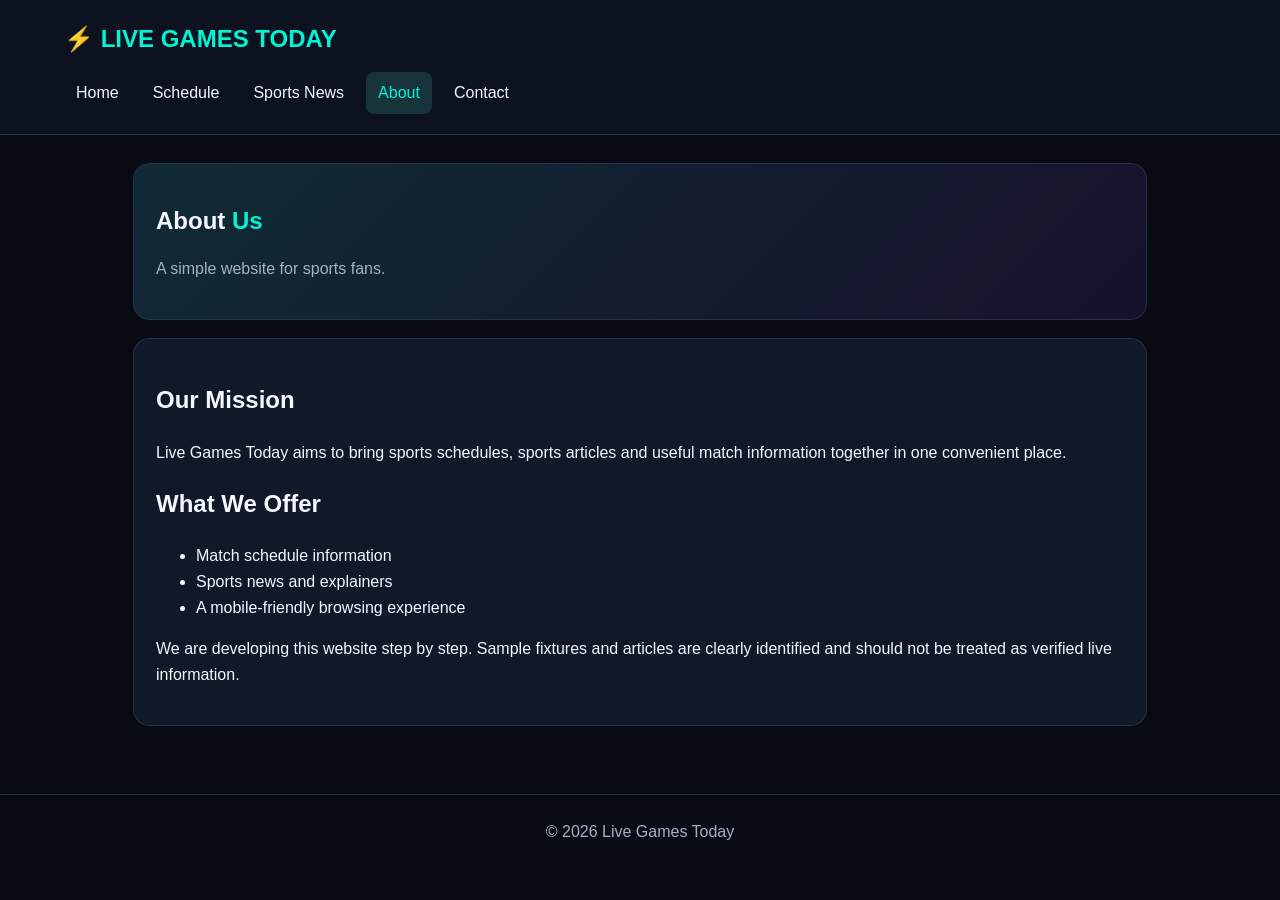
==== about.html @ 6e74e8d4 "Add schedule news about and contact pages" ====
<!DOCTYPE html>
<html lang="en">
<head>
<meta charset="UTF-8">
<meta name="viewport" content="width=device-width, initial-scale=1">
<title>About | Live Games Today</title>
<link rel="stylesheet" href="style.css">
</head>
<body>
<header>
<a class="logo" href="index.html">⚡ LIVE GAMES TODAY</a>
<nav>
<a href="index.html">Home</a>
<a href="schedule.html">Schedule</a>
<a href="news.html">Sports News</a>
<a class="active" href="about.html">About</a>
<a href="contact.html">Contact</a>
</nav>
</header>
<main>
<section class="hero">
<h1>About <span>Us</span></h1>
<p class="muted">A simple website for sports fans.</p>
</section>
<section class="card">
<h2>Our Mission</h2>
<p>Live Games Today aims to bring sports schedules, sports articles and useful match information together in one convenient place.</p>
<h2>What We Offer</h2>
<ul>
<li>Match schedule information</li>
<li>Sports news and explainers</li>
<li>A mobile-friendly browsing experience</li>
</ul>
<p>We are developing this website step by step. Sample fixtures and articles are clearly identified and should not be treated as verified live information.</p>
</section>
</main>
<footer>© 2026 Live Games Today</footer>
</body>
</html>
---- style.css ----
:root {
  --bg: #080b14;
  --panel: #111827;
  --text: #f4f7ff;
  --muted: #a5b0c5;
  --cyan: #00f5d4;
  --purple: #a855f7;
}
* { box-sizing: border-box; }
body {
  margin: 0;
  background: var(--bg);
  color: var(--text);
  font-family: Arial, sans-serif;
  line-height: 1.6;
}
header {
  padding: 20px 5%;
  background: #0c1220;
  border-bottom: 1px solid #263248;
}
.logo {
  color: var(--cyan);
  font-size: 24px;
  font-weight: bold;
  text-decoration: none;
}
nav {
  display: flex;
  flex-wrap: wrap;
  gap: 10px;
  margin-top: 14px;
}
nav a {
  color: var(--text);
  text-decoration: none;
  padding: 8px 12px;
  border-radius: 8px;
}
nav a:hover, nav a.active {
  background: #18343b;
  color: var(--cyan);
}
main {
  max-width: 1050px;
  padding: 28px 18px 50px;
  margin: auto;
  min-height: 65vh;
}
.hero, .card {
  background: var(--panel);
  border: 1px solid #273248;
  border-radius: 16px;
  padding: 22px;
  margin-bottom: 18px;
}
.hero {
  background: linear-gradient(135deg, #102b35, #17112b);
}
h1 { line-height: 1.25; }
h1 span { color: var(--cyan); }
.muted { color: var(--muted); }
.grid {
  display: grid;
  grid-template-columns: repeat(auto-fit, minmax(220px, 1fr));
  gap: 16px;
}
.btn {
  display: inline-block;
  background: var(--cyan);
  color: #071014;
  padding: 10px 15px;
  border-radius: 8px;
  text-decoration: none;
  font-weight: bold;
}
input, textarea {
  width: 100%;
  background: #080e1a;
  color: white;
  border: 1px solid #35425a;
  padding: 12px;
  border-radius: 8px;
  margin: 6px 0 15px;
  font: inherit;
}
label { display: block; }
footer {
  text-align: center;
  padding: 24px 12px;
  color: var(--muted);
  border-top: 1px solid #263248;
}
small { color: var(--muted); }
@media(max-width:480px) {
  .logo { font-size: 21px; }
  nav { gap: 4px; }
  nav a { padding: 7px; font-size: 14px; }
}
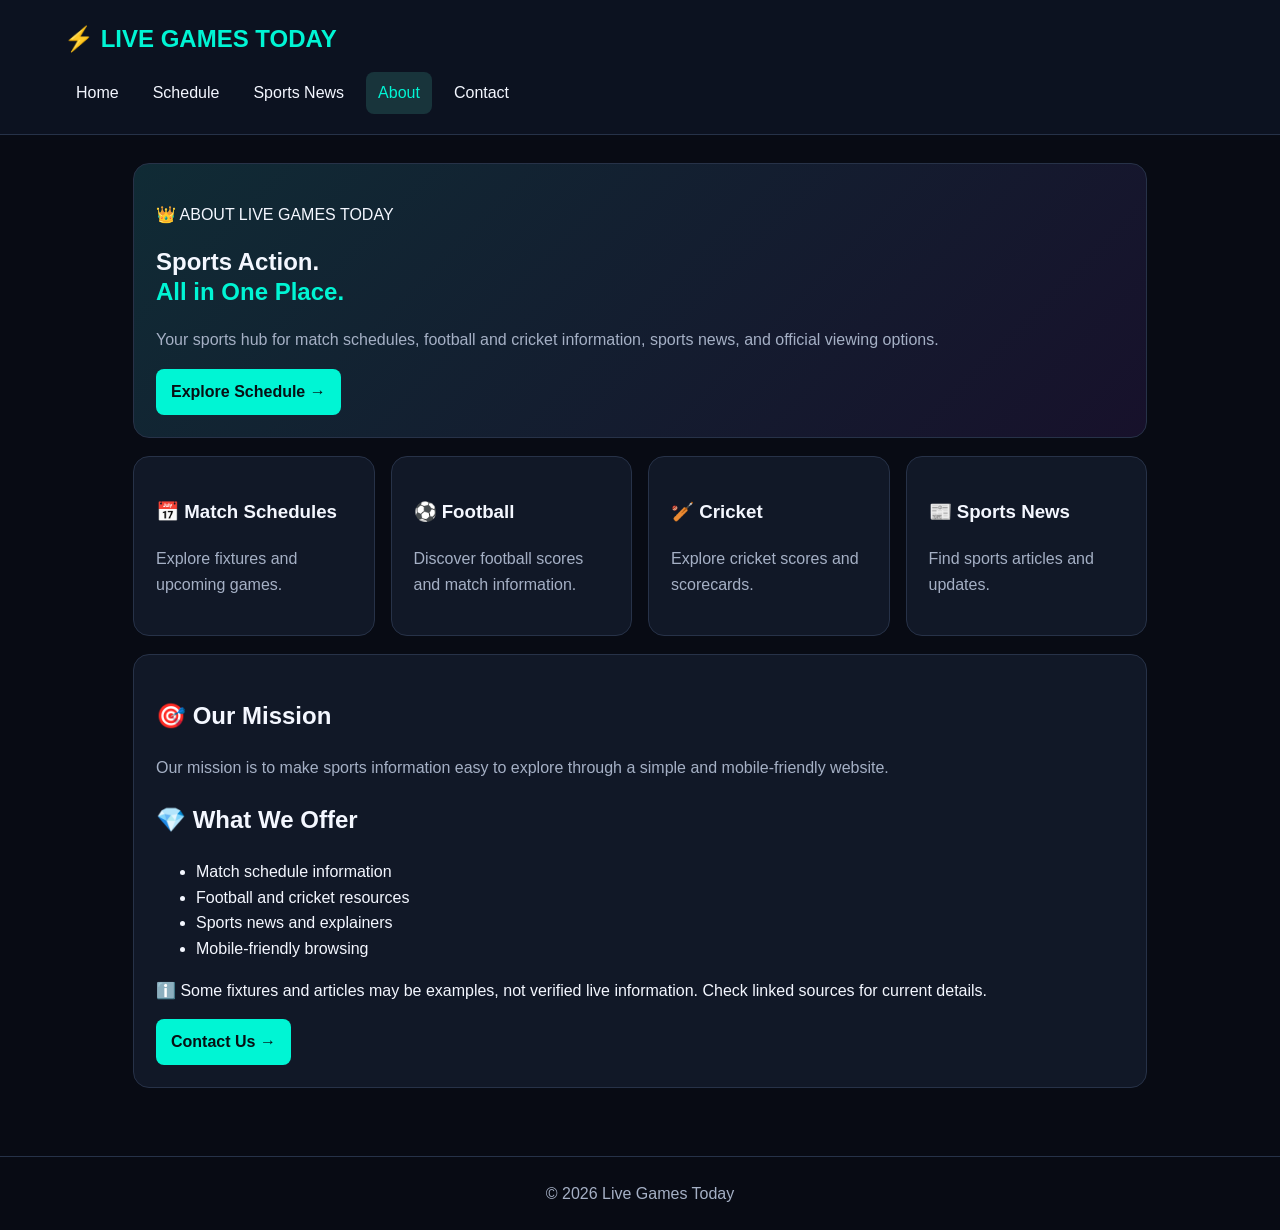
==== commit fcde9840: "Improve About page design and content Updated the About page with a new hero section, sports categor" ====
--- a/about.html
+++ b/about.html
@@ -18,22 +18,62 @@
 </nav>
 </header>
 <main>
-<section class="hero">
-<h1>About <span>Us</span></h1>
-<p class="muted">A simple website for sports fans.</p>
-</section>
-<section class="card">
-<h2>Our Mission</h2>
-<p>Live Games Today aims to bring sports schedules, sports articles and useful match information together in one convenient place.</p>
-<h2>What We Offer</h2>
-<ul>
-<li>Match schedule information</li>
-<li>Sports news and explainers</li>
-<li>A mobile-friendly browsing experience</li>
-</ul>
-<p>We are developing this website step by step. Sample fixtures and articles are clearly identified and should not be treated as verified live information.</p>
-</section>
+  <section class="hero">
+    <p class="eyebrow">👑 ABOUT LIVE GAMES TODAY</p>
+    <h1>Sports Action.<br><span>All in One Place.</span></h1>
+    <p class="muted">
+      Your sports hub for match schedules, football and cricket
+      information, sports news, and official viewing options.
+    </p>
+    <a class="btn" href="schedule.html">Explore Schedule →</a>
+  </section>
+
+  <section class="grid">
+    <div class="card">
+      <h3>📅 Match Schedules</h3>
+      <p class="muted">Explore fixtures and upcoming games.</p>
+    </div>
+
+    <div class="card">
+      <h3>⚽ Football</h3>
+      <p class="muted">Discover football scores and match information.</p>
+    </div>
+
+    <div class="card">
+      <h3>🏏 Cricket</h3>
+      <p class="muted">Explore cricket scores and scorecards.</p>
+    </div>
+
+    <div class="card">
+      <h3>📰 Sports News</h3>
+      <p class="muted">Find sports articles and updates.</p>
+    </div>
+  </section>
+
+  <section class="card">
+    <h2>🎯 Our Mission</h2>
+    <p class="muted">
+      Our mission is to make sports information easy to explore
+      through a simple and mobile-friendly website.
+    </p>
+
+    <h2>💎 What We Offer</h2>
+    <ul>
+      <li>Match schedule information</li>
+      <li>Football and cricket resources</li>
+      <li>Sports news and explainers</li>
+      <li>Mobile-friendly browsing</li>
+    </ul>
+
+    <p class="notice">
+      ℹ️ Some fixtures and articles may be examples, not verified
+      live information. Check linked sources for current details.
+    </p>
+
+    <a class="btn" href="contact.html">Contact Us →</a>
+  </section>
 </main>
+  
 <footer>© 2026 Live Games Today</footer>
 </body>
 </html>
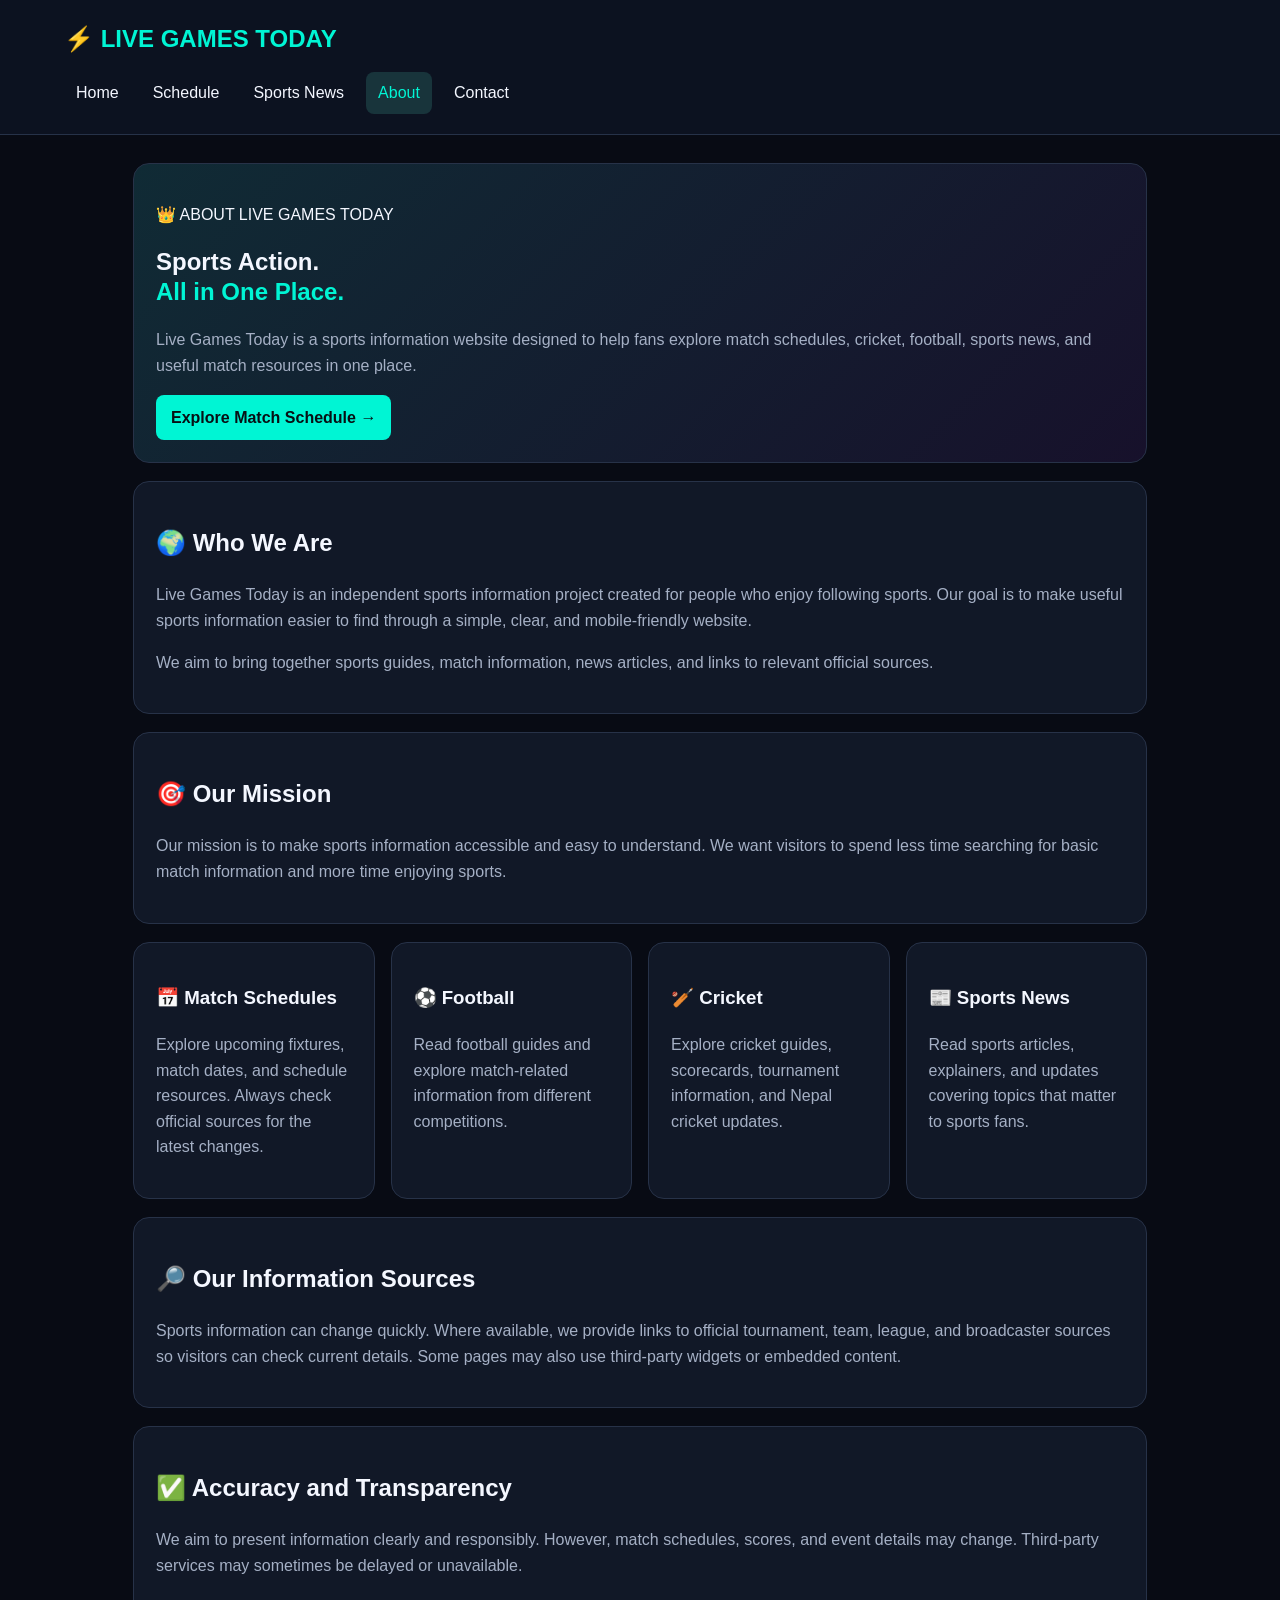
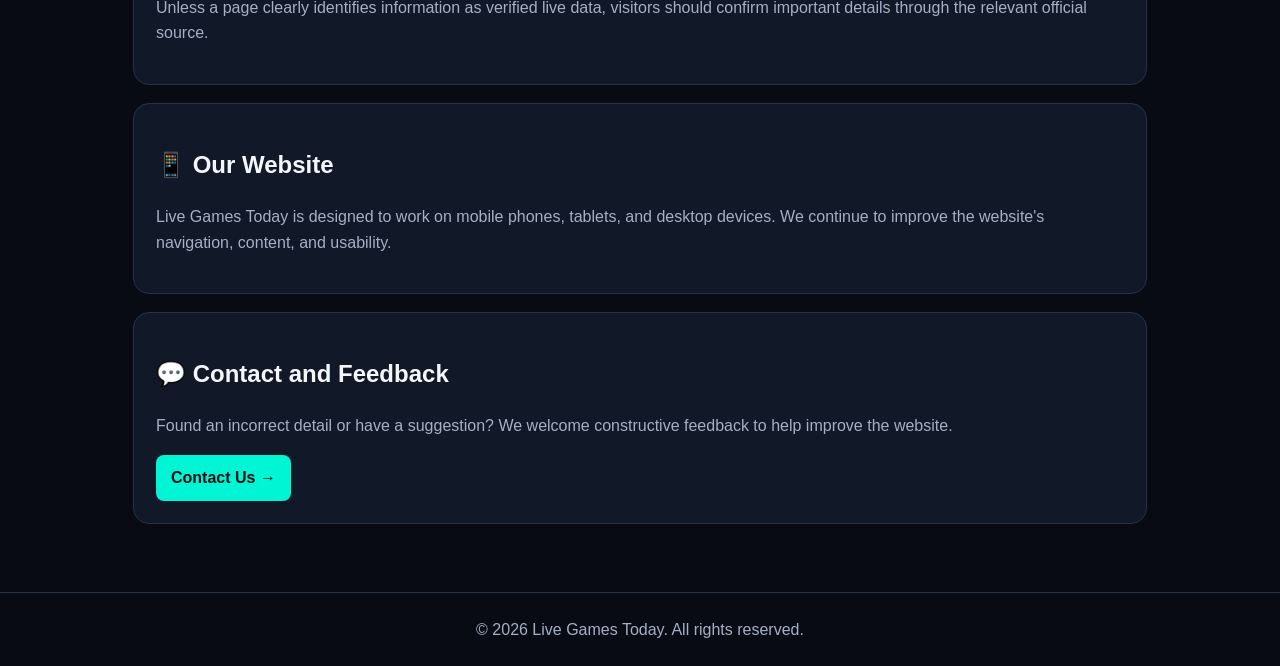
==== commit 2a93843c: "Improve About Us page content" ====
--- a/about.html
+++ b/about.html
@@ -3,9 +3,12 @@
 <head>
 <meta charset="UTF-8">
 <meta name="viewport" content="width=device-width, initial-scale=1">
-<title>About | Live Games Today</title>
+<meta name="description" content="Discover Live Games Today, our mission, sports coverage, information sources, and commitment to making sports information easy to explore.">
+<title>About Us | Live Games Today</title>
 <link rel="stylesheet" href="style.css">
+<link rel="canonical" href="https://bxdevil55-coder.github.io/live-games-today/about.html">
 </head>
+
 <body>
 <header>
 <a class="logo" href="index.html">⚡ LIVE GAMES TODAY</a>
@@ -17,63 +20,119 @@
 <a href="contact.html">Contact</a>
 </nav>
 </header>
+
 <main>
-  <section class="hero">
-    <p class="eyebrow">👑 ABOUT LIVE GAMES TODAY</p>
-    <h1>Sports Action.<br><span>All in One Place.</span></h1>
-    <p class="muted">
-      Your sports hub for match schedules, football and cricket
-      information, sports news, and official viewing options.
-    </p>
-    <a class="btn" href="schedule.html">Explore Schedule →</a>
-  </section>
+<section class="hero">
+<p class="eyebrow">👑 ABOUT LIVE GAMES TODAY</p>
+<h1>Sports Action.<br><span>All in One Place.</span></h1>
+<p class="muted">
+Live Games Today is a sports information website designed
+to help fans explore match schedules, cricket, football,
+sports news, and useful match resources in one place.
+</p>
+<a class="btn" href="schedule.html">Explore Match Schedule →</a>
+</section>
 
-  <section class="grid">
-    <div class="card">
-      <h3>📅 Match Schedules</h3>
-      <p class="muted">Explore fixtures and upcoming games.</p>
-    </div>
+<section class="card">
+<h2>🌍 Who We Are</h2>
+<p class="muted">
+Live Games Today is an independent sports information project
+created for people who enjoy following sports. Our goal is to
+make useful sports information easier to find through a simple,
+clear, and mobile-friendly website.
+</p>
+<p class="muted">
+We aim to bring together sports guides, match information,
+news articles, and links to relevant official sources.
+</p>
+</section>
 
-    <div class="card">
-      <h3>⚽ Football</h3>
-      <p class="muted">Discover football scores and match information.</p>
-    </div>
+<section class="card">
+<h2>🎯 Our Mission</h2>
+<p class="muted">
+Our mission is to make sports information accessible and easy
+to understand. We want visitors to spend less time searching
+for basic match information and more time enjoying sports.
+</p>
+</section>
 
-    <div class="card">
-      <h3>🏏 Cricket</h3>
-      <p class="muted">Explore cricket scores and scorecards.</p>
-    </div>
+<section class="grid">
+<div class="card">
+<h3>📅 Match Schedules</h3>
+<p class="muted">
+Explore upcoming fixtures, match dates, and schedule resources.
+Always check official sources for the latest changes.
+</p>
+</div>
 
-    <div class="card">
-      <h3>📰 Sports News</h3>
-      <p class="muted">Find sports articles and updates.</p>
-    </div>
-  </section>
+<div class="card">
+<h3>⚽ Football</h3>
+<p class="muted">
+Read football guides and explore match-related information
+from different competitions.
+</p>
+</div>
 
-  <section class="card">
-    <h2>🎯 Our Mission</h2>
-    <p class="muted">
-      Our mission is to make sports information easy to explore
-      through a simple and mobile-friendly website.
-    </p>
+<div class="card">
+<h3>🏏 Cricket</h3>
+<p class="muted">
+Explore cricket guides, scorecards, tournament information,
+and Nepal cricket updates.
+</p>
+</div>
 
-    <h2>💎 What We Offer</h2>
-    <ul>
-      <li>Match schedule information</li>
-      <li>Football and cricket resources</li>
-      <li>Sports news and explainers</li>
-      <li>Mobile-friendly browsing</li>
-    </ul>
+<div class="card">
+<h3>📰 Sports News</h3>
+<p class="muted">
+Read sports articles, explainers, and updates covering
+topics that matter to sports fans.
+</p>
+</div>
+</section>
 
-    <p class="notice">
-      ℹ️ Some fixtures and articles may be examples, not verified
-      live information. Check linked sources for current details.
-    </p>
+<section class="card">
+<h2>🔎 Our Information Sources</h2>
+<p class="muted">
+Sports information can change quickly. Where available,
+we provide links to official tournament, team, league,
+and broadcaster sources so visitors can check current details.
+Some pages may also use third-party widgets or embedded content.
+</p>
+</section>
 
-    <a class="btn" href="contact.html">Contact Us →</a>
-  </section>
+<section class="card">
+<h2>✅ Accuracy and Transparency</h2>
+<p class="muted">
+We aim to present information clearly and responsibly.
+However, match schedules, scores, and event details may change.
+Third-party services may sometimes be delayed or unavailable.
+</p>
+<p class="muted">
+Unless a page clearly identifies information as verified live
+data, visitors should confirm important details through the
+relevant official source.
+</p>
+</section>
+
+<section class="card">
+<h2>📱 Our Website</h2>
+<p class="muted">
+Live Games Today is designed to work on mobile phones,
+tablets, and desktop devices. We continue to improve the
+website's navigation, content, and usability.
+</p>
+</section>
+
+<section class="card">
+<h2>💬 Contact and Feedback</h2>
+<p class="muted">
+Found an incorrect detail or have a suggestion?
+We welcome constructive feedback to help improve the website.
+</p>
+<a class="btn" href="contact.html">Contact Us →</a>
+</section>
 </main>
-  
-<footer>© 2026 Live Games Today</footer>
+
+<footer>© 2026 Live Games Today. All rights reserved.</footer>
 </body>
 </html>
